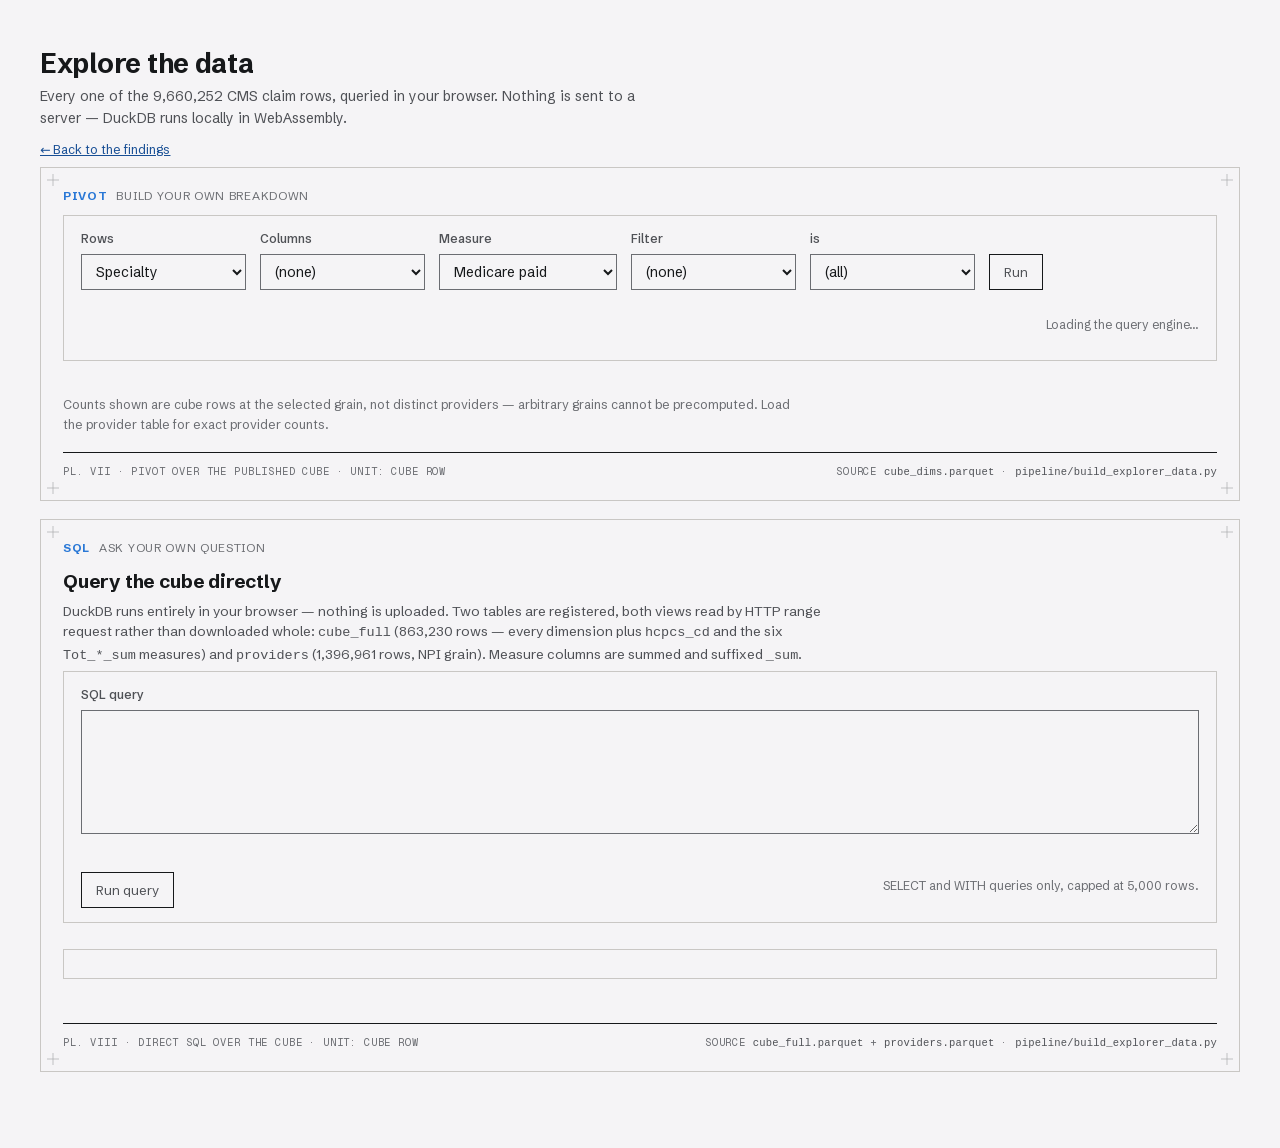
==== docs/explore.html @ 0be0f7af "feat(charts): delete Chart.js -- the page draws its own marks now docs/ ships zero charting dependen" ====
<!DOCTYPE html>
<html lang="en">
<head>
<meta charset="utf-8">
<meta name="viewport" content="width=device-width, initial-scale=1">
<title>Explore — Medicare Reimbursement Gap</title>
<meta name="description" content="Query 9.66M rows of CMS Medicare physician claims in your browser.">
<link rel="stylesheet" href="css/dash.css">
</head>
<body>
<div class="wrap">

<header class="page">
  <div>
    <h1>Explore the data</h1>
    <p class="sub">Every one of the 9,660,252 CMS claim rows, queried in your browser.
      Nothing is sent to a server — DuckDB runs locally in WebAssembly.</p>
    <p class="prov"><a href="index.html">← Back to the findings</a></p>
  </div>
</header>

<section class="plate">
  <div class="eyebrow"><span class="n">Pivot</span> Build your own breakdown</div>
  <div class="filters">
    <div class="f"><label for="pRows">Rows</label><select id="pRows"></select></div>
    <div class="f"><label for="pCols">Columns</label><select id="pCols"></select></div>
    <div class="f"><label for="pMeasure">Measure</label><select id="pMeasure"></select></div>
    <div class="f"><label for="pFilterDim">Filter</label><select id="pFilterDim"></select></div>
    <div class="f"><label for="pFilterVal">is</label>
      <select id="pFilterVal"><option value="all">(all)</option></select></div>
    <div class="f"><label>&nbsp;</label><button class="toggle" id="pRun" type="button">Run</button></div>
    <p class="hint" id="pStatus">Loading the query engine…</p>
  </div>
  <div class="chartbox tall" id="pChart"></div>
  <div class="tblwrap"><table id="pTable"></table></div>
  <p class="read">Counts shown are cube rows at the selected grain, not distinct providers —
    arbitrary grains cannot be precomputed. Load the provider table for exact provider counts.</p>
  <div class="pcap"><span>Pl. VII &middot; Pivot over the published cube &middot; Unit: cube row</span><span class="src">Source <code>cube_dims.parquet</code> &middot; <code>pipeline/build_explorer_data.py</code></span></div>
</section>

<section class="plate">
  <div class="eyebrow"><span class="n">SQL</span> Ask your own question</div>
  <h2>Query the cube directly</h2>
  <p class="why">DuckDB runs entirely in your browser — nothing is uploaded. Two tables are
    registered, both views read by HTTP range request rather than downloaded whole:
    <code>cube_full</code> (863,230 rows — every dimension plus <code>hcpcs_cd</code> and the
    six <code>Tot_*_sum</code> measures) and <code>providers</code> (1,396,961 rows, NPI
    grain). Measure columns are summed and suffixed <code>_sum</code>.</p>
  <div class="filters">
    <div class="f wide">
      <label for="sqlText">SQL query</label>
      <textarea id="sqlText" class="sqlbox" rows="6"></textarea>
    </div>
    <div class="f"><label>&nbsp;</label><button class="toggle" id="sqlRun" type="button">Run query</button></div>
    <p class="hint" id="sqlStatus">SELECT and WITH queries only, capped at 5,000 rows.</p>
  </div>
  <div class="filters" id="sqlExamples"></div>
  <div class="tblwrap"><table id="sqlTable"></table></div>
  <div class="pcap"><span>Pl. VIII &middot; Direct SQL over the cube &middot; Unit: cube row</span><span class="src">Source <code>cube_full.parquet</code> + <code>providers.parquet</code> &middot; <code>pipeline/build_explorer_data.py</code></span></div>
</section>

</div>
<script src="js/format.js"></script>
<script src="js/charts.js"></script>
<script src="js/engine.js"></script>
<script src="js/permalink.js"></script>
<script src="js/svg.js"></script>
<script src="js/explore.js"></script>
</body>
</html>
---- docs/css/dash.css ----
/* Self-hosted variable woff2, latin subset, both SIL OFL (Schibsted Grotesk, Geist
   Mono), taken from Google's own CDN. Self-hosted so first paint makes zero external
   requests.

   The fallback stacks are real stacks, not decoration, because the page has to stay
   legible with no webfont at all. Measured 2026-10-07: Chrome DOES load these over
   file:// -- it blocks fetch/XHR on that origin, not font files, and a headless probe
   got the real face at both paths (277.6px for the same string, against 241.0px
   fallback). So file:// is not the reason for the fallbacks; a blocked or failed font
   request on any origin is.

   Every glyph the design actually renders is inside the latin subset -- U+00B7,
   U+2013, U+2014 and U+2212 are the only non-ASCII ones. A latin-ext character in a
   provider name falls back per-glyph, which is what Google's own stylesheet does. */
@font-face {
  font-family: "Schibsted Grotesk";
  src: url("../fonts/schibsted-grotesk-var-latin.woff2") format("woff2-variations");
  font-weight: 400 900;
  font-style: normal;
  font-display: swap;
}
@font-face {
  font-family: "Geist Mono";
  src: url("../fonts/geist-mono-var-latin.woff2") format("woff2-variations");
  font-weight: 100 900;
  font-style: normal;
  font-display: swap;
}

  /* Palette: dataviz reference instance. Categorical slots are assigned in fixed
     order and never cycled.

     Light only, deliberately. The page is a document, not an app surface, and the
     design system it follows is built on paper and ink -- paper has no dark variant.
     Dark mode, its two toggles and both token blocks were removed; `color-scheme:
     light` below tells the browser not to synthesise one.

     Every value here that charts.js:readTokens() reads MUST stay a 6-digit hex
     literal. panels.js concatenates an alpha suffix onto --series as a STRING for
     hero 5's bubbles (T().series + "b0"), so a 3-digit, 8-digit, oklch() or rgb()
     value produces a colour the canvas cannot parse and the bubbles vanish. The ramp
     and the hatch patterns are composed the same way. contract.test.js asserts this,
     mutation-tested. Modern colour syntax is fine on properties JS never reads. */
  :root {
    color-scheme: light;

    /* Paper and ink. Every ratio below is against --sheet unless it says otherwise,
       and each one is arithmetic, not a guess -- see the commit that set them. */
    --sheet:  #f5f4f6;
    --ink:    #16181a;   /* 16.24:1 */
    --ink-2:  #4f5156;   /*  7.24:1 */
    --ink-3:  #6b6d72;   /*  4.72:1 -- the lowest legal text ink. Nothing goes below it. */
    --hair:   #c9c7c4;   /*  1.54:1 -- hairlines only. Never a mark, never text. */

    /* One hue family for data marks. Sign is carried by shape and position, never by a
       second hue. --series is a MARK colour: 4.03:1 is legal for a graphical object and
       illegal for text, so links use --link instead. */
    --series: #2a78d6;   /*  4.03:1 -- marks only, NEVER text */
    --link:   #184f95;   /*  7.39:1 -- the text-safe blue */
    --warn:   #a3322b;   /*  6.28:1 -- the one sanctioned exception, badge only */
    --whisker: #86b6ef;  /* fill only, always inside a --series border */
    /* Four-step magnitude ramp. The label ink flips to white between r300 and r500:
       ink on r100 13.45:1, on r300 7.11:1; white on r500 5.39:1, on r700 11.95:1.
       Quantising is what removes the continuous ramp's illegible dead band, where a
       fill fails 4.5:1 against BOTH inks. */
    --r100: #cde2fb;
    --r300: #6da7ec;
    --r500: #256abf;
    --r700: #0d366b;

    --seal: #dcddf3;   /* ink on seal 13.29:1 */
    --bar: 60px;
    /* Registration crosshair, used four times by .plate. --hair is too faint to read at
       12px, so the mark is --ink-3 at low opacity. Not read by JS, so url() is fine. */
    --regmark: url("data:image/svg+xml,%3Csvg xmlns='http://www.w3.org/2000/svg' width='12' height='12'%3E%3Cpath d='M6 0v12M0 6h12' stroke='%236b6d72' stroke-width='.7' opacity='.55'/%3E%3C/svg%3E");
    --radius: 0;
    --gap: 18px;
    /* charts.js:readTokens() reads --font-sans into the token object. */
    --font-sans: "Schibsted Grotesk", ui-sans-serif, system-ui, -apple-system, "Segoe UI", sans-serif;
    --font-mono: "Geist Mono", ui-monospace, SFMono-Regular, Menlo, Consolas, monospace;
  }
  * { box-sizing: border-box; }
  /* --stick is measured from the real sticky stack by the boot script, because the
     band's height depends on its content. The fallback matters: with JS off, or before
     the script runs, an anchor jump still has to clear both bars. */
  html { scroll-behavior: smooth; scroll-padding-top: calc(var(--stick, 120px) + 16px); }
  @media (prefers-reduced-motion: reduce) {
    html { scroll-behavior: auto; }
    .seal svg { animation: none; }
  }
  body {
    margin: 0; background: var(--sheet); color: var(--ink);
    font: 15px/1.55 var(--font-sans);
  }
  .wrap { max-width: 1240px; margin: 0 auto; padding: 28px 20px 64px; }

  header.page { display: flex; flex-wrap: wrap; gap: 28px; align-items: flex-start;
    justify-content: space-between; margin-bottom: 8px; padding-top: 20px; }
  /* :not(.seal) is load-bearing. The seal is ALSO a div child of header.page, and
     this selector's specificity (0,1,2) beats .seal's (0,1,0) -- so `flex: 1 1 420px`
     won over `flex: 0 0 auto; width: 132px` and stretched the seal to 586px. The SVG
     then scaled into a 586x132 box and the ring sat centred in a box 4.4x too wide. */
  header.page > div:not(.seal) { flex: 1 1 420px; min-width: 0; }
  h1 { font-size: 27px; line-height: 1.2; margin: 0 0 6px; letter-spacing: -0.01em; }
  .sub { color: var(--ink-2); font-size: 14px; margin: 0; max-width: 70ch; }
  .prov { color: var(--ink-3); font-size: 12.5px; margin: 10px 0 0; }
  .prov code { font-size: 12px; }
  .toggle { background: var(--sheet); color: var(--ink-2); cursor: pointer;
    border: 1px solid var(--ink); border-radius: var(--radius); padding: 7px 14px;
    font: inherit; font-size: 13px; white-space: nowrap; }
  .toggle:hover { color: var(--ink); }


  /* ── chrome ─────────────────────────────────────────────────────────────
     The bar and the band live OUTSIDE .wrap so they run full bleed, and each
     carries its own .wrap inside to keep the 1240px measure. Both are sticky;
     the band's top offset is the bar's height, so they stack instead of
     overlapping. --bar must stay in sync with html's scroll-padding-top. */
  .bar { position: sticky; top: 0; z-index: 40; min-height: var(--bar);
    display: flex; align-items: center; background: var(--sheet);
    border-bottom: 1px solid var(--hair); }
  .bar > .wrap { display: flex; align-items: center; gap: 24px; width: 100%;
    padding-top: 0; padding-bottom: 0; }
  .brand { font-family: var(--font-mono); font-size: 11px; text-transform: uppercase;
    letter-spacing: 0.14em; color: var(--ink-2); white-space: nowrap; }
  .nav { display: flex; gap: 2px; margin-right: auto; flex-wrap: wrap; }
  .nav a { font-family: var(--font-mono); font-size: 11px; text-transform: uppercase;
    letter-spacing: 0.1em; padding: 7px 9px; color: var(--ink-2);
    text-decoration: none; white-space: nowrap; }
  .nav a[aria-current] { background: var(--ink); color: var(--sheet); }
  .nav a:not([aria-current]):hover { box-shadow: inset 0 0 0 1px var(--ink);
    color: var(--ink); }
  .btn { font-family: var(--font-mono); font-size: 11px; text-transform: uppercase;
    letter-spacing: 0.1em; padding: 8px 11px; color: var(--ink);
    text-decoration: none; box-shadow: inset 0 0 0 1px var(--ink);
    white-space: nowrap; }
  .btn:hover { background: var(--ink); color: var(--sheet); }

  /* The COMPARE band. The reference drives two time windows from here; this dataset
     has no time dimension at all (Source_Year is dropped at the Silver->Gold fact
     boundary), so it drives the three slicers that do exist. */
  .band { position: sticky; top: var(--bar); z-index: 30; background: var(--ink); }
  .band > .wrap { display: flex; align-items: center; gap: 18px; flex-wrap: wrap;
    padding-top: 12px; padding-bottom: 12px; }
  .blabel { font-family: var(--font-mono); font-size: 10.5px; text-transform: uppercase;
    letter-spacing: 0.14em; color: #b9bbc0; }

  /* The seal. Carries the census claim, not an interval -- this data is a complete
     enumeration of a truncated census, so a confidence interval would be a category
     error. No figure appears here on purpose; #prov renders the scale from the payload
     and a second hardcoded copy would go stale. */
  .seal { position: relative; width: 132px; height: 132px; flex: 0 0 auto; }
  /* Only the <svg> rotates, never .sealctr -- the ring is type set on a circular
     path and reads at any angle, while "Census / not a sample" must stay upright.
     25s linear, matching the reference. The concentric disc and hairline are
     rotation-invariant, so spinning the whole svg costs nothing. */
  .seal svg { width: 100%; height: 100%; display: block;
    animation: seal-spin 25s linear infinite; }
  @keyframes seal-spin { to { transform: rotate(360deg); } }
  .seal .sealbg { fill: var(--seal); }
  .seal .sealline { fill: none; stroke: var(--ink); stroke-width: 0.6; opacity: 0.45; }
  .seal .sealtext { font-family: var(--font-mono); font-size: 7.2px; fill: var(--ink);
    text-transform: uppercase; letter-spacing: 0.14em; }
  .sealctr { position: absolute; inset: 0; display: flex; flex-direction: column;
    align-items: center; justify-content: center; text-align: center; gap: 1px; }
  .sealctr b { font-size: 15px; letter-spacing: -0.01em; }
  .sealctr span { font-family: var(--font-mono); font-size: 7.5px; color: var(--ink-2);
    text-transform: uppercase; letter-spacing: 0.1em; }

  /* KPI ribbon */
  .kpis { display: grid; gap: var(--gap); margin: 26px 0;
    grid-template-columns: repeat(auto-fit, minmax(168px, 1fr)); }
  .kpi { background: var(--sheet); border: 1px solid var(--hair);
    border-radius: var(--radius); padding: 15px 17px; }
  .kpi .label { font-size: 12px; color: var(--ink-2); text-transform: uppercase;
    letter-spacing: 0.05em; margin-bottom: 7px; }
  .kpi .value { font-size: 26px; font-weight: 650; letter-spacing: -0.02em; }
  .kpi .note { font-size: 12px; color: var(--ink-3); margin-top: 4px; }

  /* filters */
  .filters { display: flex; flex-wrap: wrap; gap: 14px; align-items: flex-end;
    background: var(--sheet); border: 1px solid var(--hair);
    border-radius: var(--radius); padding: 14px 17px; margin-bottom: 26px; }
  /* Inside the dark band the block is not a card -- it is the band. */
  .band .filters { background: transparent; border: 0; padding: 0; margin: 0;
    flex: 1 1 auto; align-items: center; }
  .band .filters label { position: absolute; width: 1px; height: 1px; padding: 0;
    margin: -1px; overflow: hidden; clip-path: inset(50%); white-space: nowrap; }
  .band .filters .f { flex-direction: row; align-items: center; gap: 8px; }
  .band .filters select { min-width: 0; }
  /* A native select paints itself from color-scheme, not from the authored background,
     so the band declares its own scheme or these stay light on a dark bar. */
  .band { color-scheme: dark; }
  .band .filters select, .band .filters .toggle { background: var(--ink);
    color: #fff; border-color: #6d7076; }
  .band .filters .toggle:hover { background: #fff; color: var(--ink); }
  .band .filters .hint { display: none; }   /* restated in the notes, not in the band */
  .band .filters .note { color: #b9bbc0; }
  .filters .f { display: flex; flex-direction: column; gap: 5px; }
  .filters label { font-size: 12px; color: var(--ink-2); font-weight: 550; }
  select { background: var(--sheet); color: var(--ink); font: inherit; font-size: 14px;
    border: 1px solid var(--ink-3); border-radius: var(--radius); padding: 7px 10px; min-width: 165px; }
  .filters .hint { color: var(--ink-3); font-size: 12px; margin-left: auto;
    max-width: 44ch; text-align: right; }
  .filters .note { color: var(--ink-3); font-size: 12px; max-width: 30ch; }
  .filters .f.wide { flex: 1 1 100%; }
  .sqlbox { width: 100%; font: 13px var(--font-mono); background: var(--sheet);
    color: var(--ink); border: 1px solid var(--ink-3); border-radius: var(--radius); padding: 10px; }

  /* cards */
  /* A plate, not a card. Four registration crosshairs as background LAYERS on one
     element -- zero extra markup, works on all eight plate variants, and leaves both
     pseudo-elements free.

     background-color is declared as a LONGHAND on purpose. The `background` shorthand
     resets background-image, so one shorthand anywhere in this rule (or in a later rule
     that wins) silently wipes all four crosshairs with no error. */
  .plate { background-color: var(--sheet); border: 1px solid var(--hair);
    border-radius: var(--radius); padding: 20px 22px; margin-bottom: var(--gap);
    background-image: var(--regmark), var(--regmark), var(--regmark), var(--regmark);
    background-repeat: no-repeat;
    background-origin: border-box;
    background-size: 12px 12px;
    background-position: left 7px top 7px, right 7px top 7px,
                         left 7px bottom 7px, right 7px bottom 7px; }
  .plate > h2 { font-size: 19px; margin: 0 0 4px; letter-spacing: -0.01em; }
  .plate .why { color: var(--ink-2); font-size: 13.5px; margin: 0 0 4px; max-width: 88ch; }
  .plate .read { color: var(--ink-3); font-size: 12.5px; margin: 8px 0 0; max-width: 92ch; }
  /* Every plate names its own source. Nothing in the build asserts the
     panel -> mart -> notebook-cell mapping, so docs/js/lineage.test.js does. */
  .pcap { display: flex; flex-wrap: wrap; gap: 10px 24px;
    justify-content: space-between; align-items: baseline;
    margin: 18px 0 0; padding-top: 10px; border-top: 1px solid var(--ink);
    font-family: var(--font-mono); font-size: 10.5px; text-transform: uppercase;
    letter-spacing: 0.08em; color: var(--ink-3); }
  .pcap .src { text-align: right; }
  .pcap code { font-size: 10.5px; text-transform: none; letter-spacing: 0.02em;
    color: var(--ink-2); }

  .eyebrow { display: flex; align-items: center; gap: 9px; margin-bottom: 9px;
    font-size: 11.5px; letter-spacing: 0.06em; text-transform: uppercase;
    color: var(--ink-3); }
  .eyebrow .n { color: var(--series); font-weight: 700; }
  .chip { border: 1px solid var(--hair); border-radius: var(--radius); padding: 3px 9px;
    font-size: 10.5px; letter-spacing: 0.04em; color: var(--ink-2);
    text-transform: uppercase; background: var(--sheet); }
  .split { display: grid; gap: 22px; grid-template-columns: 1.15fr 1fr; align-items: start; }
  /* Hero 1 only. The choropleth is drawn from real geometry, so its labels scale with
     the element: at 1.15fr of a two-column split it rendered at 0.56 and put the state
     codes at 5.3px. Full measure puts them back over 10px. */
  .split.stacked { grid-template-columns: 1fr; }
  /* No fixed height: an SVG scales to its viewBox, so a set height would letterbox it. */
  .chartbox { position: relative; }
  .chartbox > svg { width: 100%; height: auto; display: block; }
  .chartbox svg text { font-family: var(--font-mono); }
  .figtitle { font-size: 13px; font-weight: 600; margin: 0 0 8px;
    color: var(--ink); }

  /* Choropleth over real geometry (us-atlas albers variant, inlined by
     js/us-states.js). No geo library and no projection code: the source is already
     projected to screen space with AK and HI inset. */
  .tilemap svg { width: 100%; height: auto; max-height: 620px; display: block; }
  .tilemap svg text { font-family: var(--font-mono); }

  .legend { display: flex; align-items: center; gap: 8px 12px; margin-top: 12px;
    font-family: var(--font-mono); font-size: 10.5px; text-transform: uppercase;
    letter-spacing: 0.08em; color: var(--ink-2); flex-wrap: wrap; }
  .ramp { display: flex; align-items: center; gap: 8px; flex-wrap: wrap; }
  .lgroup { letter-spacing: 0.14em; color: var(--ink-3); }
  .lk { display: inline-flex; align-items: center; gap: 5px; white-space: nowrap; }
  /* 16px, not a few px: a hatch pitch and a ramp step are both unresolvable in a
     smaller swatch, which is the whole reason the legend exists. */
  .lk i { width: 16px; height: 11px; border: 1px solid var(--ink-3);
    display: inline-block; flex: 0 0 auto; }

  /* Hero 4's matrix. A grid, not a canvas: 24 selectable numbers, reachable through
     role="table", and it prints. Position carries the credential tier, the ramp carries
     the value, and each cell prints its own number -- which is what let the four
     non-ordinal tiers off a single-hue ramp that can only resolve two steps. */
  .hm { display: grid; gap: 1px; margin-top: 6px;
    font-variant-numeric: tabular-nums; }
  .hmrow { display: grid; gap: 1px;
    grid-template-columns: 86px repeat(var(--hmcols, 4), 1fr); }
  .hmhead span { font-family: var(--font-mono); font-size: 10px; text-transform: uppercase;
    letter-spacing: 0.08em; color: var(--ink-3); padding: 6px 8px; text-align: center; }
  .hmhead span:first-child { text-align: left; }
  .hmcode { font-family: var(--font-mono); font-size: 11.5px; color: var(--ink-2);
    display: flex; align-items: center; padding: 0 8px; }
  .hmcell { display: flex; align-items: center; justify-content: center;
    padding: 13px 8px; font-size: 13px; font-weight: 550;
    border: 1px solid var(--ink-3); }
  /* A no-data cell must not read as a low value: sheet ground, --ink-3 em dash. */
  .hmcell.hmna { background: var(--sheet); color: var(--ink-3); font-weight: 400; }

  /* SHOW TABLE. A native <details>, so keyboard support, ARIA state and the open/closed
     toggle all come free -- no JS and no new id. The summary is styled as the
     reference's square button. */
  .showtbl { margin-top: 14px; }
  .showtbl > summary { display: inline-block; cursor: pointer; list-style: none;
    font-family: var(--font-mono); font-size: 10.5px; text-transform: uppercase;
    letter-spacing: 0.1em; padding: 7px 11px; color: var(--ink);
    box-shadow: inset 0 0 0 1px var(--ink); }
  .showtbl > summary::-webkit-details-marker { display: none; }
  .showtbl > summary:hover { background: var(--ink); color: var(--sheet); }
  .showtbl > summary:focus-visible { outline: 2px solid var(--link); outline-offset: 2px; }
  .showtbl[open] > summary::after { content: " \2014 hide"; }

  /* A callout contradicts the plate it sits under, so it is set apart rather than read
     as more of the same prose: ink rules top and bottom, and a hatched left band in the
     --hair that is legal as texture but never as a mark or as text. */
  .read.callout { border-top: 1px solid var(--ink); border-bottom: 1px solid var(--ink);
    margin-top: 18px; padding: 14px 0 14px 46px; max-width: 86ch;
    background-image: repeating-linear-gradient(45deg, transparent 0 4px,
      var(--hair) 4px 5px);
    background-repeat: no-repeat;
    background-size: 30px calc(100% - 28px);
    background-position: left top 14px; }

  /* tables */
  table { width: 100%; border-collapse: collapse; font-size: 13px;
    font-variant-numeric: tabular-nums; }
  th, td { text-align: right; padding: 8px 10px; border-bottom: 1px solid var(--hair); }
  th:first-child, td:first-child, th.l, td.l { text-align: left;
    font-variant-numeric: normal; }
  thead th { color: var(--ink-2); font-weight: 600; font-size: 12px;
    text-transform: uppercase; letter-spacing: 0.04em; cursor: pointer;
    user-select: none; white-space: nowrap; }
  thead th:hover { color: var(--ink); }
  tbody tr:hover { background: var(--sheet); }
  .tblwrap { overflow-x: auto; margin-top: 4px; }
  .pager { display: flex; gap: 12px; align-items: center; justify-content: flex-end;
    margin-top: 12px; font-size: 13px; color: var(--ink-2); }
  .pager button { background: var(--sheet); color: var(--ink); cursor: pointer;
    border: 1px solid var(--ink-3); border-radius: var(--radius); padding: 5px 11px; font: inherit; }
  .pager button[disabled] { opacity: 0.4; cursor: default; }
  .empty { color: var(--ink-3); padding: 24px 0; text-align: center; font-size: 13.5px; }

  /* The notes page. Mono numerals in their own column, a hairline between every note,
     and the whole thing set narrow -- it is a reference document, not a sidebar. The
     numbers are real: each one is cited from the prose or the captions above. */
  footer.page { color: var(--ink-2); font-size: 13px; border-top: 1px solid var(--ink);
    margin-top: 40px; padding-top: 24px; }
  .noteshead { display: grid; gap: 6px; margin-bottom: 18px; }
  footer.page h3 { font-size: 15px; margin: 0; color: var(--ink);
    letter-spacing: -0.01em; }
  .notesub { margin: 0; color: var(--ink-3); font-size: 13px; max-width: 72ch; }

  .notes { list-style: none; margin: 0; padding: 0;
    counter-reset: note; max-width: 104ch; }
  /* Absolutely-positioned numeral rather than a two-column grid. Chrome mis-fragments
     a CSS grid across printed pages: `minmax(0, 1fr)` collapsed to near-zero and the
     notes printed one word per line with the inline <code> runs overlapping each other.
     Normal block flow paginates correctly and needs less CSS. */
  .notes > li { counter-increment: note; position: relative;
    padding: 14px 0 14px 42px; border-top: 1px solid var(--hair); }
  .notes > li::before { content: counter(note, decimal-leading-zero);
    position: absolute; left: 0; top: 15px;
    font-family: var(--font-mono); font-size: 11px; letter-spacing: 0.08em;
    color: var(--ink-3); }
  .notes > li:last-child { border-bottom: 1px solid var(--hair); }
  .notes strong { color: var(--ink); font-weight: 600; }

  .notfiled { margin: 20px 0 0; max-width: 86ch; color: var(--ink-3); }
  /* --series is 4.03:1 and illegal as text; --link is the 7.39:1 one. */
  a { color: var(--link); }

  @media (max-width: 720px) {
    /* Six mono-caps items cannot fit at phone width, and a wrapped nav grows out of the
       bar and over the band. Sections stay reachable by scrolling. */
    .nav { display: none; }
    /* A 194px sticky band at 375px eats a quarter of the viewport. */
    .band { position: static; }
    .band > .wrap { padding-top: 14px; padding-bottom: 14px; }
    .pcap { font-size: 10px; letter-spacing: 0.05em; }
    /* 86px for a 5-character HCPCS code plus four value columns does not fit 375px.
       The code column shrinks and the cells lose their padding before the grid does. */
    .hmrow { grid-template-columns: 54px repeat(var(--hmcols, 4), 1fr); }
    .hmhead span { font-size: 8.5px; letter-spacing: 0.04em; padding: 5px 2px; }
    .hmcode { font-size: 10px; padding: 0 4px; }
    .hmcell { font-size: 11px; padding: 11px 2px; }
    .notes > li { padding-left: 30px; }
    .read.callout { padding-left: 34px; background-size: 22px calc(100% - 28px); }
    .pcap .src { text-align: left; }
    .seal { width: 104px; height: 104px; }
    .plate { padding: 18px 16px; }
  }

  @media (max-width: 860px) {
    .split { grid-template-columns: 1fr; }
    .filters .hint { text-align: left; margin-left: 0; }
    h1 { font-size: 22px; }
    .kpi .value { font-size: 22px; }
  }
  @media print {
    /* Controls do nothing on paper. The nav and band are chrome; the Repository button
       is a link nobody can follow from a printout. */
    .bar, .band, .filters, .toggle, .pager, .showtbl > summary { display: none; }
    body { background: #fff; }
    .wrap { max-width: none; padding: 0; }

    /* A plate is a plate on paper too, so keep the frame and the registration marks --
       print backgrounds are a browser setting, and the hairline border carries it when
       they are off.

       Deliberately NO break-inside: avoid here. Measured: every plate is taller than a
       page, so the rule cannot be honoured -- the browser breaks anyway and the request
       only forces the break EARLY, leaving most of the preceding page blank. That took
       the document from a reasonable length to 27 pages. Keep the avoid on the things
       that do fit: a caption and a single note. */
    .plate { border-color: #999; margin-bottom: 14px; }
    .pcap, .eyebrow { break-inside: avoid; }
    .plate > h2 { break-after: avoid; }

    /* Expanding a collapsed table on paper cannot be done from CSS: Chrome hides a
       closed <details> through the ::details-content pseudo with content-visibility,
       which `display` on the children does not defeat. Measured -- the table simply did
       not print. index.html opens every <details> on beforeprint instead and restores
       them afterwards; these two lines only cover the pseudo where it is supported. */
    .showtbl::details-content { content-visibility: visible !important; }
    .tblwrap { overflow: visible; }

    /* The charts are vector SVG, so they print as they render. Only the map is capped. */
    .tilemap svg { max-height: 420px; }
    /* Two columns on paper as well: stacking doubles the height of every split plate. */
    .split { grid-template-columns: 1fr 1fr; gap: 14px; }
    .split.stacked { grid-template-columns: 1fr; }

    /* The notes are the point of printing this. Never break a note across pages. */
    .notes > li { break-inside: avoid; }
    footer.page { break-before: page; }

    a { text-decoration: none; color: var(--ink); }
    a[href^="http"]::after { content: " (" attr(href) ")"; font-size: 9px;
      font-family: var(--font-mono); color: #666; word-break: break-all; }
  }

  /* Small-sample guardrail badges. Never display:none — the point is that the
     number stays visible and announces its own unreliability. */
  .badge-reliability { font-size: 11px; letter-spacing: 0.03em; padding: 2px 8px;
    border-radius: var(--radius); border: 1px solid var(--hair); background: var(--sheet);
    color: var(--ink-2); white-space: nowrap; }
  .badge-reliability[data-reliability="thin"] { color: var(--warn);
    border-color: var(--warn); }
  .badge-reliability[data-reliability="very-thin"] { color: var(--warn);
    border-color: var(--warn); }
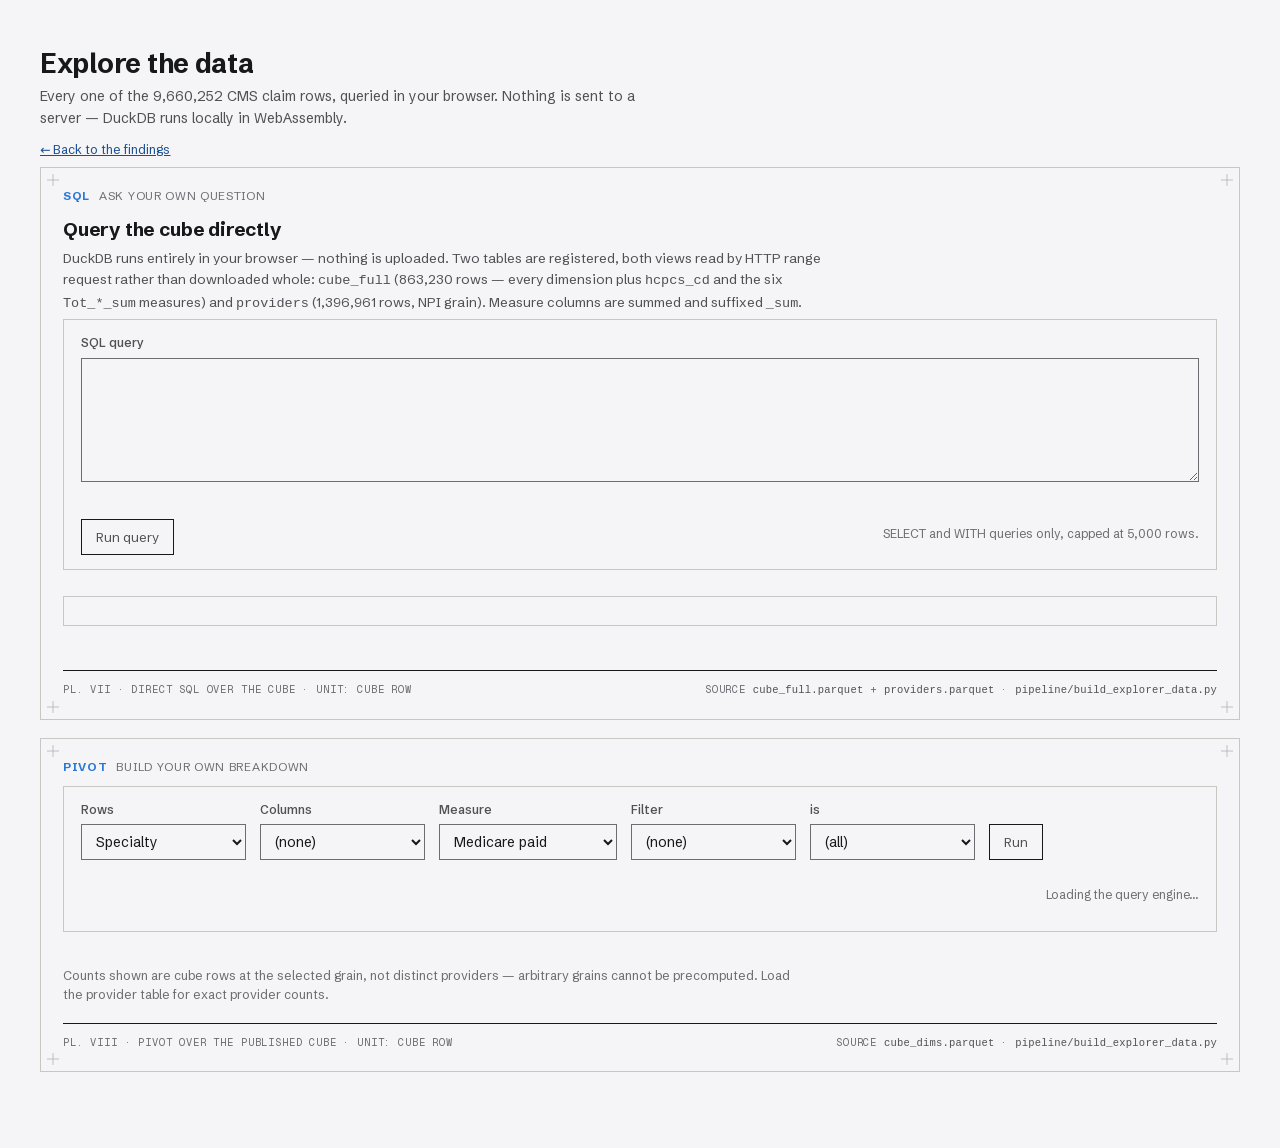
==== commit 99a071b9: "feat(charts): the hover tip every mark was already carrying data for svg.js has emitted a data-tip a" ====
--- a/docs/explore.html
+++ b/docs/explore.html
@@ -5,7 +5,7 @@
 <meta name="viewport" content="width=device-width, initial-scale=1">
 <title>Explore — Medicare Reimbursement Gap</title>
 <meta name="description" content="Query 9.66M rows of CMS Medicare physician claims in your browser.">
-<link rel="stylesheet" href="css/dash.css">
+<link rel="stylesheet" href="css/dash.css?v=9b9e3f48">
 </head>
 <body>
 <div class="wrap">
@@ -18,25 +18,6 @@
     <p class="prov"><a href="index.html">← Back to the findings</a></p>
   </div>
 </header>
-
-<section class="plate">
-  <div class="eyebrow"><span class="n">Pivot</span> Build your own breakdown</div>
-  <div class="filters">
-    <div class="f"><label for="pRows">Rows</label><select id="pRows"></select></div>
-    <div class="f"><label for="pCols">Columns</label><select id="pCols"></select></div>
-    <div class="f"><label for="pMeasure">Measure</label><select id="pMeasure"></select></div>
-    <div class="f"><label for="pFilterDim">Filter</label><select id="pFilterDim"></select></div>
-    <div class="f"><label for="pFilterVal">is</label>
-      <select id="pFilterVal"><option value="all">(all)</option></select></div>
-    <div class="f"><label>&nbsp;</label><button class="toggle" id="pRun" type="button">Run</button></div>
-    <p class="hint" id="pStatus">Loading the query engine…</p>
-  </div>
-  <div class="chartbox tall" id="pChart"></div>
-  <div class="tblwrap"><table id="pTable"></table></div>
-  <p class="read">Counts shown are cube rows at the selected grain, not distinct providers —
-    arbitrary grains cannot be precomputed. Load the provider table for exact provider counts.</p>
-  <div class="pcap"><span>Pl. VII &middot; Pivot over the published cube &middot; Unit: cube row</span><span class="src">Source <code>cube_dims.parquet</code> &middot; <code>pipeline/build_explorer_data.py</code></span></div>
-</section>
 
 <section class="plate">
   <div class="eyebrow"><span class="n">SQL</span> Ask your own question</div>
@@ -56,15 +37,35 @@
   </div>
   <div class="filters" id="sqlExamples"></div>
   <div class="tblwrap"><table id="sqlTable"></table></div>
-  <div class="pcap"><span>Pl. VIII &middot; Direct SQL over the cube &middot; Unit: cube row</span><span class="src">Source <code>cube_full.parquet</code> + <code>providers.parquet</code> &middot; <code>pipeline/build_explorer_data.py</code></span></div>
+  <div class="pcap"><span>Pl. VII &middot; Direct SQL over the cube &middot; Unit: cube row</span><span class="src">Source <code>cube_full.parquet</code> + <code>providers.parquet</code> &middot; <code>pipeline/build_explorer_data.py</code></span></div>
+</section>
+
+<section class="plate">
+  <div class="eyebrow"><span class="n">Pivot</span> Build your own breakdown</div>
+  <div class="filters">
+    <div class="f"><label for="pRows">Rows</label><select id="pRows"></select></div>
+    <div class="f"><label for="pCols">Columns</label><select id="pCols"></select></div>
+    <div class="f"><label for="pMeasure">Measure</label><select id="pMeasure"></select></div>
+    <div class="f"><label for="pFilterDim">Filter</label><select id="pFilterDim"></select></div>
+    <div class="f"><label for="pFilterVal">is</label>
+      <select id="pFilterVal"><option value="all">(all)</option></select></div>
+    <div class="f"><label>&nbsp;</label><button class="toggle" id="pRun" type="button">Run</button></div>
+    <p class="hint" id="pStatus">Loading the query engine…</p>
+  </div>
+  <div class="chartbox tall" id="pChart"></div>
+  <div class="tblwrap"><table id="pTable"></table></div>
+  <p class="read">Counts shown are cube rows at the selected grain, not distinct providers —
+    arbitrary grains cannot be precomputed. Load the provider table for exact provider counts.</p>
+  <div class="pcap"><span>Pl. VIII &middot; Pivot over the published cube &middot; Unit: cube row</span><span class="src">Source <code>cube_dims.parquet</code> &middot; <code>pipeline/build_explorer_data.py</code></span></div>
 </section>
 
 </div>
-<script src="js/format.js"></script>
-<script src="js/charts.js"></script>
-<script src="js/engine.js"></script>
-<script src="js/permalink.js"></script>
-<script src="js/svg.js"></script>
-<script src="js/explore.js"></script>
+<script src="js/format.js?v=73f63088"></script>
+<script src="js/charts.js?v=fdc6692b"></script>
+<script src="js/engine.js?v=fc322508"></script>
+<script src="js/permalink.js?v=d30e8b24"></script>
+<script src="js/svg.js?v=249f6e59"></script>
+<script src="js/explore.js?v=049f003c"></script>
+<script src="js/tip.js?v=528b5b98"></script>
 </body>
 </html>
--- a/docs/css/dash.css
+++ b/docs/css/dash.css
@@ -50,7 +50,10 @@
     --ink:    #16181a;   /* 16.24:1 */
     --ink-2:  #4f5156;   /*  7.24:1 */
     --ink-3:  #6b6d72;   /*  4.72:1 -- the lowest legal text ink. Nothing goes below it. */
-    --hair:   #c9c7c4;   /*  1.54:1 -- hairlines only. Never a mark, never text. */
+    --hair:   #c9c7c4;   /*  1.54:1 ON SHEET -- hairlines only there, never a mark,
+                               never text. On --ink it measures 10.55:1, which is why
+                               the hover tip's label and note may use it: that is a
+                               different plane, not an exception to the rule. */
 
     /* One hue family for data marks. Sign is carried by shape and position, never by a
        second hue. --series is a MARK colour: 4.03:1 is legal for a graphical object and
@@ -127,9 +130,13 @@
   .nav a { font-family: var(--font-mono); font-size: 11px; text-transform: uppercase;
     letter-spacing: 0.1em; padding: 7px 9px; color: var(--ink-2);
     text-decoration: none; white-space: nowrap; }
+  /* The ink fill and the hover outline both ease, so moving between sections reads
+     as a transition rather than a jump cut. Short enough not to lag the click. */
+  .nav a { transition: background-color .15s ease, color .15s ease, box-shadow .15s ease; }
   .nav a[aria-current] { background: var(--ink); color: var(--sheet); }
   .nav a:not([aria-current]):hover { box-shadow: inset 0 0 0 1px var(--ink);
     color: var(--ink); }
+  @media (prefers-reduced-motion: reduce) { .nav a { transition: none; } }
   .btn { font-family: var(--font-mono); font-size: 11px; text-transform: uppercase;
     letter-spacing: 0.1em; padding: 8px 11px; color: var(--ink);
     text-decoration: none; box-shadow: inset 0 0 0 1px var(--ink);
@@ -158,7 +165,6 @@
     animation: seal-spin 25s linear infinite; }
   @keyframes seal-spin { to { transform: rotate(360deg); } }
   .seal .sealbg { fill: var(--seal); }
-  .seal .sealline { fill: none; stroke: var(--ink); stroke-width: 0.6; opacity: 0.45; }
   .seal .sealtext { font-family: var(--font-mono); font-size: 7.2px; fill: var(--ink);
     text-transform: uppercase; letter-spacing: 0.14em; }
   .sealctr { position: absolute; inset: 0; display: flex; flex-direction: column;
@@ -250,6 +256,29 @@
      codes at 5.3px. Full measure puts them back over 10px. */
   .split.stacked { grid-template-columns: 1fr; }
   /* No fixed height: an SVG scales to its viewBox, so a set height would letterbox it. */
+  /* The one shared hover tip, driven by js/tip.js off the data-tip-* attributes
+     every mark carries. pointer-events:none so it never eats the hover that is
+     keeping it open; position:fixed because tip.js places it in viewport
+     coordinates and a scrolled ancestor would otherwise offset it.
+
+     Ink on sheet, square, no radius -- the same plane as the plates, so it reads as
+     part of the drawing rather than an OS tooltip. */
+  .tip { position: fixed; z-index: 30; pointer-events: none; max-width: 260px;
+    background: var(--ink); color: var(--sheet); padding: 10px 12px;
+    font: 400 12.5px/1.45 var(--font-sans);
+    box-shadow: 0 10px 30px -12px rgba(22, 24, 26, 0.5);
+    opacity: 0; transform: translateY(4px);
+    transition: opacity .12s ease, transform .12s ease; }
+  .tip.on { opacity: 1; transform: none; }
+  /* The label is the entity, set in mono caps like every other piece of metadata
+     on the page; the value is the number the reader came for. */
+  .tip .mono { display: block; margin-bottom: 4px; font-family: var(--font-mono);
+    font-size: 10.5px; text-transform: uppercase; letter-spacing: .08em;
+    color: var(--hair); }
+  .tip b { font-weight: 600; }
+  .tip .note { display: block; margin-top: 4px; color: var(--hair); font-size: 11.5px; }
+  @media (prefers-reduced-motion: reduce) { .tip { transition: none; } }
+
   .chartbox { position: relative; }
   .chartbox > svg { width: 100%; height: auto; display: block; }
   .chartbox svg text { font-family: var(--font-mono); }
